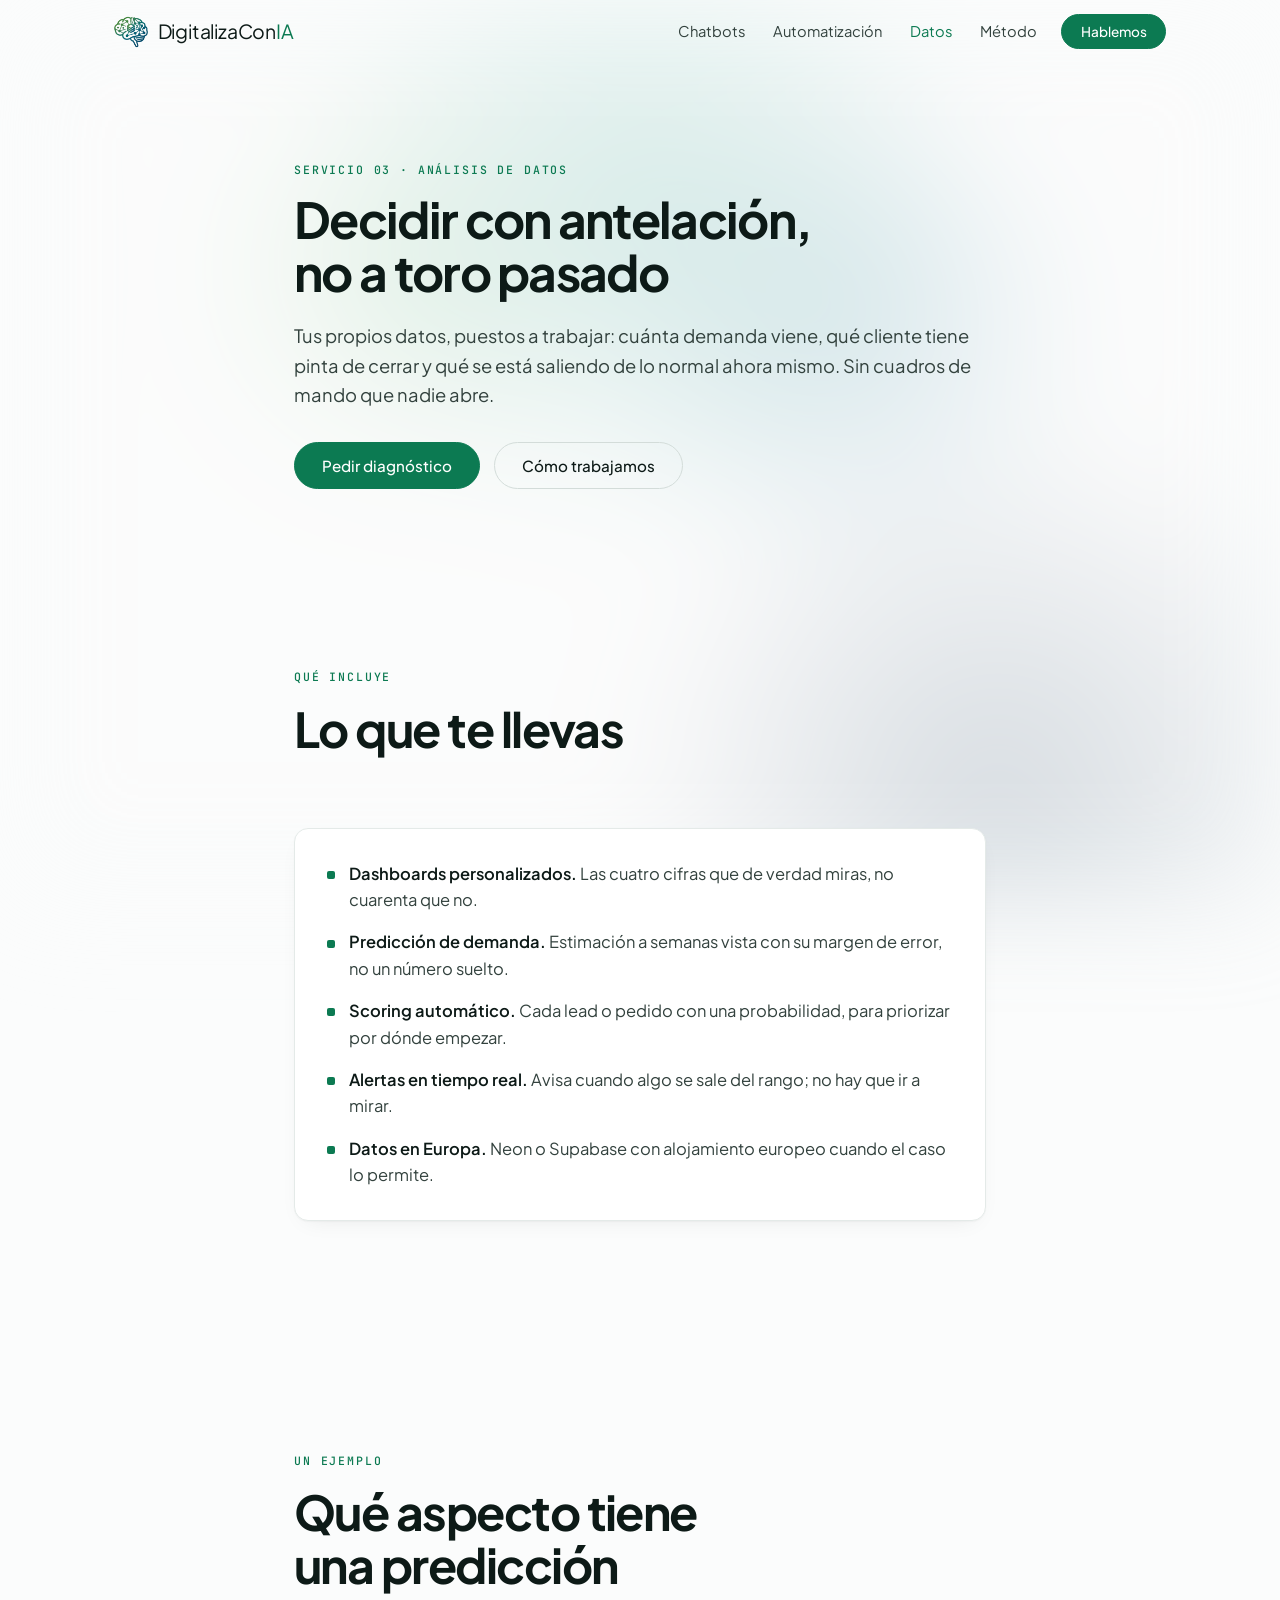
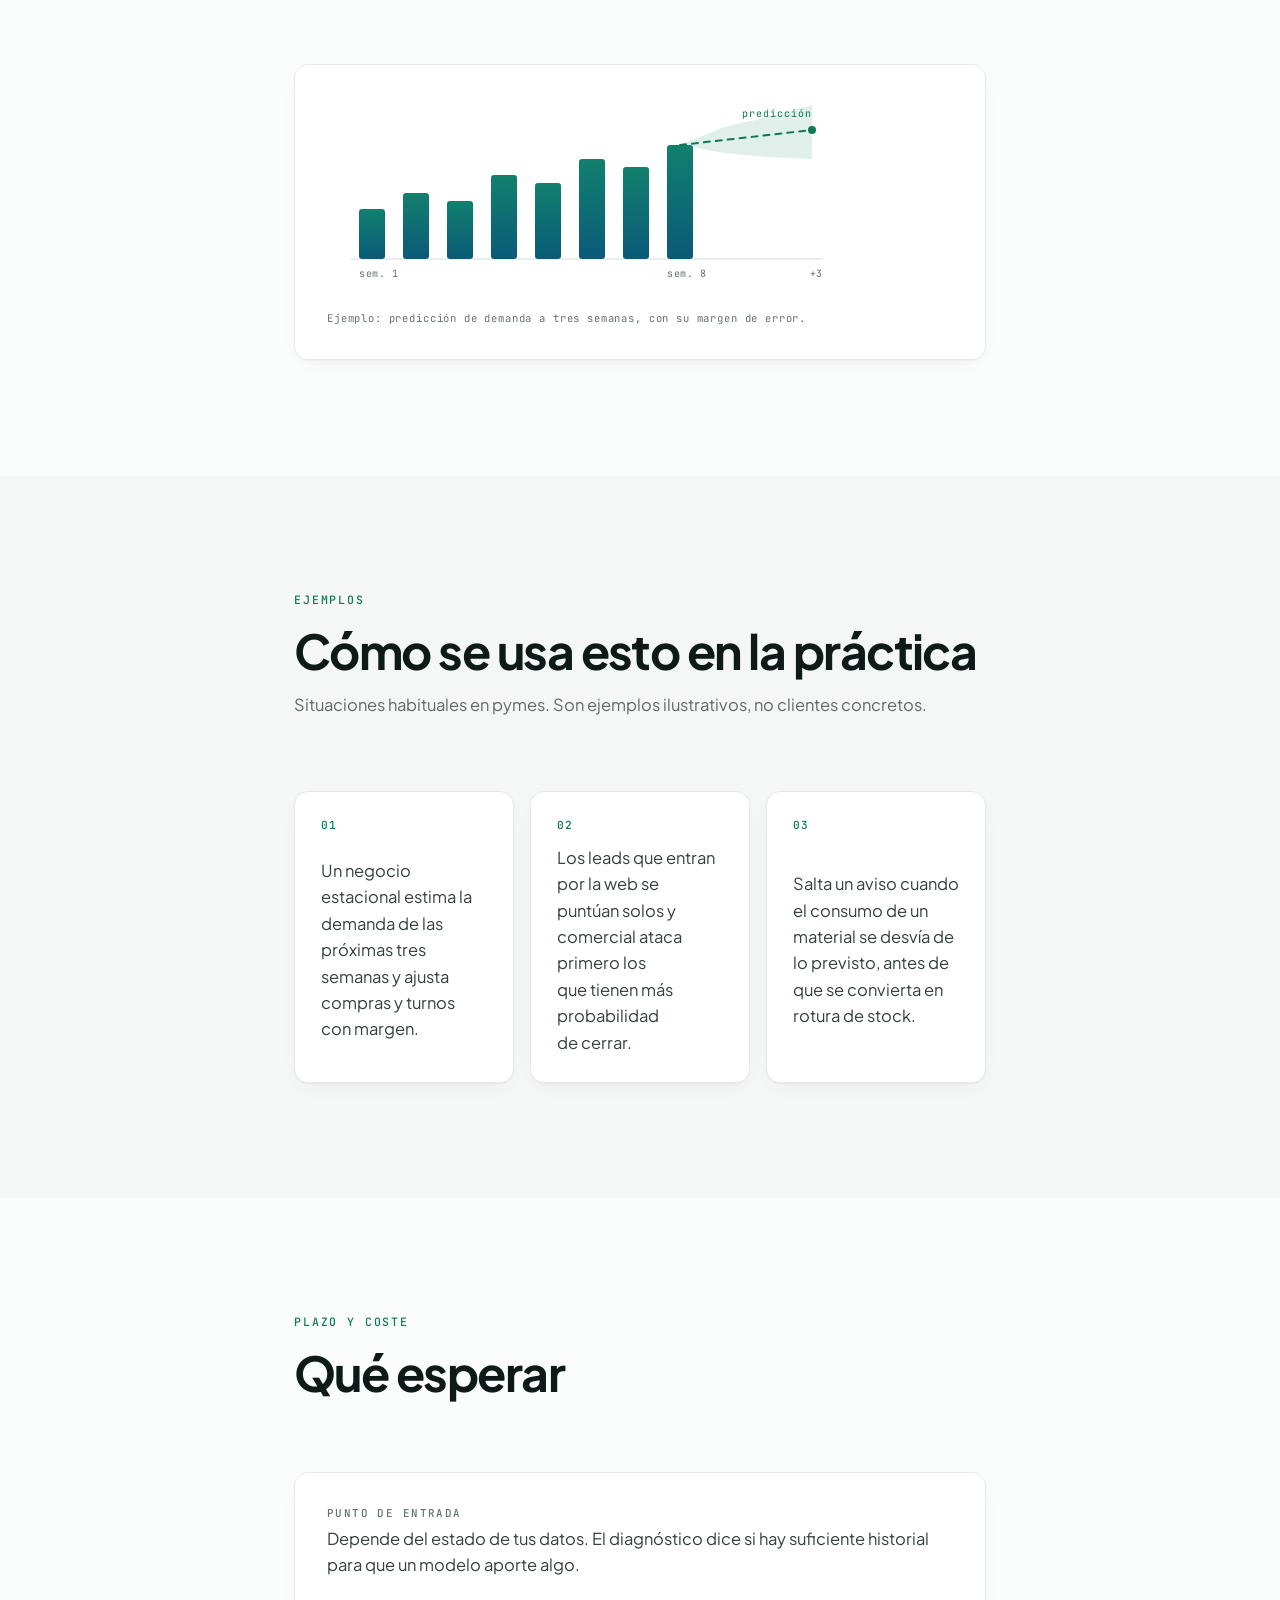
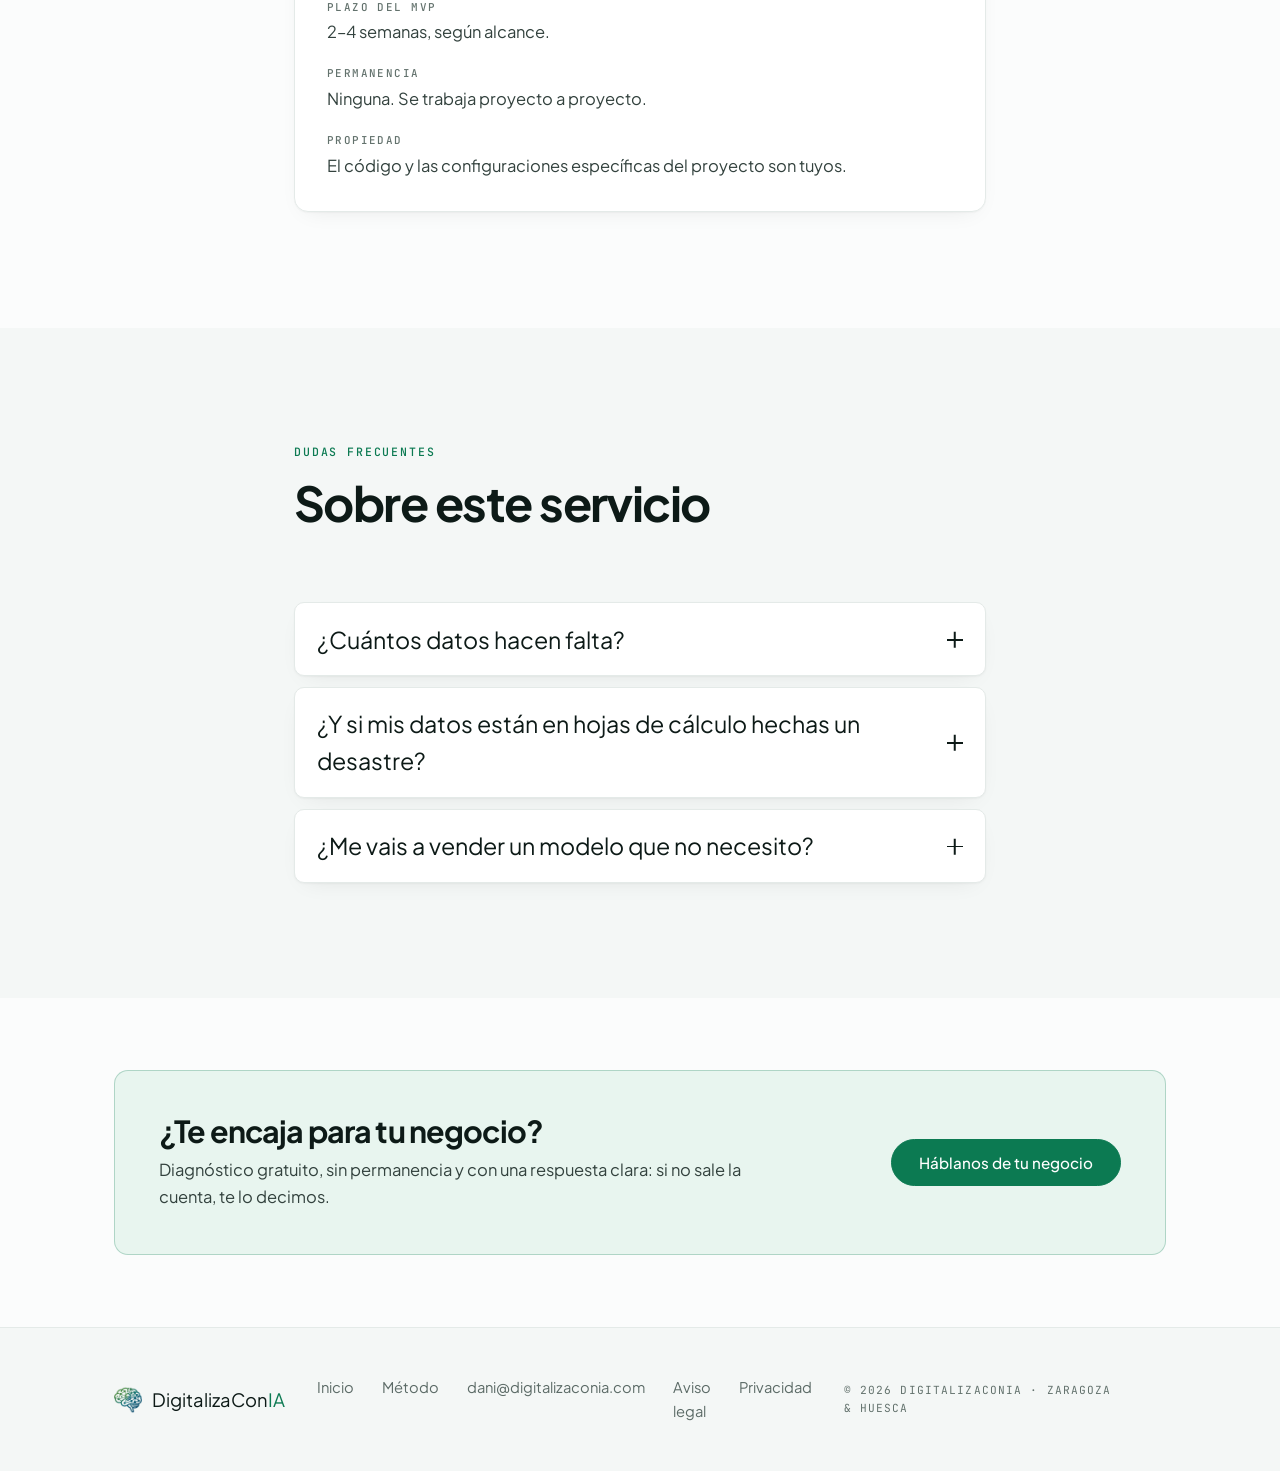
==== analisis-de-datos.html @ 53e93016 "Feedback de Dani: tema claro, Plus Jakarta Sans, cajas y multipágina - Paleta clara por defecto; el " ====
<!DOCTYPE html>
<html lang="es" class="no-js">
<head>
<meta charset="utf-8">
<script>document.documentElement.classList.remove("no-js");</script>
<meta name="viewport" content="width=device-width, initial-scale=1">
<title>Decidir con antelación, no a toro pasado | DigitalizaConIA</title>
<meta name="description" content="Tus propios datos, puestos a trabajar: cuánta demanda viene, qué cliente tiene pinta de cerrar y qué se está saliendo de lo normal ahora mismo. Sin cuadros">
<meta name="theme-color" content="#FBFCFC" media="(prefers-color-scheme: light)">
<meta name="theme-color" content="#070B0C" media="(prefers-color-scheme: dark)">
<link rel="canonical" href="https://digitalizaconia.com/analisis-de-datos.html">

<meta property="og:type" content="website">
<meta property="og:locale" content="es_ES">
<meta property="og:site_name" content="DigitalizaConIA">
<meta property="og:url" content="https://digitalizaconia.com/analisis-de-datos.html">
<meta property="og:title" content="Decidir con antelación, no a toro pasado | DigitalizaConIA">
<meta property="og:description" content="Tus propios datos, puestos a trabajar: cuánta demanda viene, qué cliente tiene pinta de cerrar y qué se está saliendo de lo normal ahora mismo. Sin cuadros">
<meta property="og:image" content="https://digitalizaconia.com/assets/img/og.png">
<meta name="twitter:card" content="summary_large_image">
<meta name="twitter:title" content="Decidir con antelación, no a toro pasado | DigitalizaConIA">
<meta name="twitter:description" content="Tus propios datos, puestos a trabajar: cuánta demanda viene, qué cliente tiene pinta de cerrar y qué se está saliendo de lo normal ahora mismo. Sin cuadros">
<meta name="twitter:image" content="https://digitalizaconia.com/assets/img/og.png">

<link rel="icon" href="assets/img/favicon.png" type="image/png">
<link rel="apple-touch-icon" href="assets/img/favicon.png">

<link rel="preconnect" href="https://fonts.googleapis.com">
<link rel="preconnect" href="https://fonts.gstatic.com" crossorigin>
<link rel="stylesheet" href="https://fonts.googleapis.com/css2?family=Plus+Jakarta+Sans:wght@400;500;600;700;800&family=JetBrains+Mono:wght@400;500&display=swap">
<link rel="stylesheet" href="styles.css?v=20260827">
</head>
<body>

<a class="skip-link" href="#main">Saltar al contenido</a>

<div class="mesh" data-mesh aria-hidden="true"></div>
<div class="grain" aria-hidden="true"></div>

<header class="nav" data-nav>
  <div class="nav-inner">
    <a class="brand" href="index.html" aria-label="DigitalizaConIA — inicio">
      <img src="assets/img/logo-dcia.webp" alt="" width="256" height="256">
      <span class="brand-name">DigitalizaCon<span class="brand-accent">IA</span></span>
    </a>

    <nav class="nav-links" aria-label="Principal">
      <a href="chatbots.html">Chatbots</a>
      <a href="automatizacion.html">Automatización</a>
      <a href="analisis-de-datos.html" class="is-active">Datos</a>
      <a href="metodo.html">Método</a>
    </nav>

    <a class="btn btn-sm btn-primary" href="index.html#contacto">Hablemos</a>

    <button class="nav-toggle" type="button" data-nav-toggle aria-expanded="false" aria-controls="nav-mobile">
      <span class="sr-only">Abrir menú</span>
      <span class="nav-burger" aria-hidden="true"></span>
    </button>
  </div>

  <div class="nav-mobile" id="nav-mobile" data-nav-mobile hidden>
    <a href="chatbots.html">Chatbots</a>
    <a href="automatizacion.html">Automatización</a>
    <a href="analisis-de-datos.html">Datos</a>
    <a href="metodo.html">Método</a>
    <a href="index.html#contacto">Contacto</a>
  </div>
</header>

<main id="main">

<section class="page-hero">
  <div class="wrap wrap-narrow">
    <p class="kicker reveal">Servicio 03 · Análisis de datos</p>
    <h1 class="page-title reveal">Decidir con antelación, no a toro pasado</h1>
    <p class="page-lede reveal">Tus propios datos, puestos a trabajar: cuánta demanda viene, qué cliente tiene pinta de cerrar y qué se está saliendo de lo normal ahora mismo. Sin cuadros de mando que nadie abre.</p>
    <div class="hero-actions reveal">
      <a class="btn btn-primary" href="index.html#contacto">Pedir diagnóstico</a>
      <a class="btn btn-ghost" href="metodo.html">Cómo trabajamos</a>
    </div>
  </div>
</section>

<section class="section">
  <div class="wrap wrap-narrow">
    <header class="section-head">
      <p class="kicker reveal">Qué incluye</p>
      <h2 class="section-title reveal">Lo que te llevas</h2>
    </header>
    <div class="panel reveal">
      <ul class="feature-list">
        <li><strong>Dashboards personalizados. </strong>Las cuatro cifras que de verdad miras, no cuarenta que no.</li>
        <li><strong>Predicción de demanda. </strong>Estimación a semanas vista con su margen de error, no un número suelto.</li>
        <li><strong>Scoring automático. </strong>Cada lead o pedido con una probabilidad, para priorizar por dónde empezar.</li>
        <li><strong>Alertas en tiempo real. </strong>Avisa cuando algo se sale del rango; no hay que ir a mirar.</li>
        <li><strong>Datos en Europa. </strong>Neon o Supabase con alojamiento europeo cuando el caso lo permite.</li>
      </ul>
    </div>
  </div>
</section>

<section class="section">
  <div class="wrap wrap-narrow">
    <header class="section-head">
      <p class="kicker reveal">Un ejemplo</p>
      <h2 class="section-title reveal">Qué aspecto tiene una predicción</h2>
    </header>
    <div class="panel reveal">
      <figure class="forecast">
        <svg class="fc-svg" viewBox="0 0 520 200" role="img"
             aria-label="Gráfico de ejemplo: ocho semanas de demanda registrada y una predicción a tres semanas con su margen de error.">
          <defs>
            <linearGradient id="fcBar" x1="0" y1="0" x2="0" y2="1">
              <stop offset="0%" stop-color="#12806E"/>
              <stop offset="100%" stop-color="#0A5A78"/>
            </linearGradient>
          </defs>
          <line class="fc-axis" x1="24" y1="162" x2="496" y2="162"/>
          <g class="fc-bars">
            <rect class="fc-bar" x="32"  y="112" width="26" height="50"  rx="3"/>
            <rect class="fc-bar" x="76"  y="96"  width="26" height="66"  rx="3"/>
            <rect class="fc-bar" x="120" y="104" width="26" height="58"  rx="3"/>
            <rect class="fc-bar" x="164" y="78"  width="26" height="84"  rx="3"/>
            <rect class="fc-bar" x="208" y="86"  width="26" height="76"  rx="3"/>
            <rect class="fc-bar" x="252" y="62"  width="26" height="100" rx="3"/>
            <rect class="fc-bar" x="296" y="70"  width="26" height="92"  rx="3"/>
            <rect class="fc-bar" x="340" y="48"  width="26" height="114" rx="3"/>
          </g>
          <path class="fc-band" d="M 353 48 L 397 30 L 441 20 L 485 8 L 485 62 L 441 60 L 397 56 Z"/>
          <path class="fc-line" d="M 353 48 L 397 43 L 441 38 L 485 33"/>
          <circle class="fc-dot" cx="485" cy="33" r="4"/>
          <text class="fc-tick" x="32"  y="180">sem. 1</text>
          <text class="fc-tick" x="340" y="180">sem. 8</text>
          <text class="fc-tick fc-tick-end" x="496" y="180">+3</text>
          <text class="fc-tag" x="485" y="20">predicción</text>
        </svg>
        <figcaption>Ejemplo: predicción de demanda a tres semanas, con su margen de error.</figcaption>
      </figure>
    </div>
  </div>
</section>

<section class="section section-alt">
  <div class="wrap wrap-narrow">
    <header class="section-head">
      <p class="kicker reveal">Ejemplos</p>
      <h2 class="section-title reveal">Cómo se usa esto en la práctica</h2>
      <p class="section-sub reveal">Situaciones habituales en pymes. Son ejemplos ilustrativos, no clientes concretos.</p>
    </header>
    <ul class="cases">
      <li class="case">
        <span class="case-num">01</span>
        <p>Un negocio estacional estima la demanda de las próximas tres semanas y ajusta compras y turnos con margen.</p>
      </li>
      <li class="case">
        <span class="case-num">02</span>
        <p>Los leads que entran por la web se puntúan solos y comercial ataca primero los que tienen más probabilidad de cerrar.</p>
      </li>
      <li class="case">
        <span class="case-num">03</span>
        <p>Salta un aviso cuando el consumo de un material se desvía de lo previsto, antes de que se convierta en rotura de stock.</p>
      </li>
    </ul>
  </div>
</section>

<section class="section">
  <div class="wrap wrap-narrow">
    <header class="section-head">
      <p class="kicker reveal">Plazo y coste</p>
      <h2 class="section-title reveal">Qué esperar</h2>
    </header>
    <div class="panel reveal">
      <dl class="spec">
        <dt>Punto de entrada</dt><dd>Depende del estado de tus datos. El diagnóstico dice si hay suficiente historial para que un modelo aporte algo.</dd>
        <dt>Plazo del MVP</dt><dd>2–4 semanas, según alcance.</dd>
        <dt>Permanencia</dt><dd>Ninguna. Se trabaja proyecto a proyecto.</dd>
        <dt>Propiedad</dt><dd>El código y las configuraciones específicas del proyecto son tuyos.</dd>
      </dl>
    </div>
  </div>
</section>

<section class="section section-alt">
  <div class="wrap wrap-narrow">
    <header class="section-head">
      <p class="kicker reveal">Dudas frecuentes</p>
      <h2 class="section-title reveal">Sobre este servicio</h2>
    </header>
    <div class="faq">
      <details class="qa">
        <summary><span>¿Cuántos datos hacen falta?</span><span class="row-icon" aria-hidden="true"></span></summary>
        <div class="qa-body"><p>Menos de los que la gente cree para tendencias simples, y bastantes más para predicción fina. La primera respuesta honesta del diagnóstico puede ser «todavía no; primero hay que registrar esto durante unos meses».</p></div>
      </details>
      <details class="qa">
        <summary><span>¿Y si mis datos están en hojas de cálculo hechas un desastre?</span><span class="row-icon" aria-hidden="true"></span></summary>
        <div class="qa-body"><p>Es el punto de partida habitual. Limpiar y estructurar forma parte del trabajo, y a menudo es donde aparece el primer valor, antes incluso de predecir nada.</p></div>
      </details>
      <details class="qa">
        <summary><span>¿Me vais a vender un modelo que no necesito?</span><span class="row-icon" aria-hidden="true"></span></summary>
        <div class="qa-body"><p>Buena parte de los casos se resuelven con un buen panel y un par de alertas. Si no hace falta machine learning, no se mete.</p></div>
      </details>
    </div>
  </div>
</section>

<section class="section cta-band">
  <div class="wrap">
    <div class="cta-box">
      <div>
        <h2 class="cta-title">¿Te encaja para tu negocio?</h2>
        <p class="cta-sub">Diagnóstico gratuito, sin permanencia y con una respuesta clara: si no sale la cuenta, te lo decimos.</p>
      </div>
      <a class="btn btn-primary" href="index.html#contacto">Háblanos de tu negocio</a>
    </div>
  </div>
</section>

</main>

<footer class="footer">
  <div class="wrap footer-inner">
    <div class="footer-brand">
      <img src="assets/img/logo-dcia.webp" alt="" width="256" height="256" loading="lazy">
      <span>DigitalizaCon<span class="brand-accent">IA</span></span>
    </div>
    <nav class="footer-links" aria-label="Pie de página">
      <a href="index.html">Inicio</a>
      <a href="metodo.html">Método</a>
      <a href="mailto:dani@digitalizaconia.com">dani@digitalizaconia.com</a>
      <a href="aviso-legal.html">Aviso legal</a>
      <a href="privacidad.html">Privacidad</a>
    </nav>
    <p class="footer-copy">© 2026 DigitalizaConIA · Zaragoza &amp; Huesca</p>
  </div>
</footer>

<script defer src="lib/manifest.js?v=20260827"></script>
<script defer src="main.js?v=20260827"></script>
</body>
</html>
---- styles.css ----
/* =============================================================
   DigitalizaConIA — hoja de estilo única
   Claro por defecto (limpieza, claridad, ligereza) + modo oscuro
   automático. Paleta derivada del logo: teal #005070, verde #408030.
   Todos los textos verificados AA o mejor en ambos temas.
   ============================================================= */

/* =============================================================
   1. Tokens
   ============================================================= */
:root {
  /* superficie — neutro con un punto de verde, para que los grises
     pertenezcan a la misma familia que el acento y no solo convivan */
  --bg:        #FBFCFC;   /* fondo de página */
  --bg-2:      #F4F7F6;   /* franja alterna */
  --surface:   #FFFFFF;   /* cajas */

  /* tinta */
  --ink:       #0D1A17;   /* 17.4:1 — titulares */
  --ink-2:     #33423E;   /* 10.3:1 — cuerpo */
  --mute:      #5C6B67;   /*  5.4:1 — secundario */
  --faint:     #63726D;   /*  4.9:1 — micro 0.7rem */

  /* acento */
  --accent:      #0C7A52; /* 5.2:1 sobre blanco — texto y enlaces */
  --accent-deep: #0A6444; /* 7.2:1 — hover y rellenos con texto blanco */
  --accent-ink:  #FFFFFF; /* texto sobre relleno de acento */
  --accent-wash: #E8F5EF; /* fondo teñido muy suave */

  /* stops del gradiente (del logo) */
  --g1:        #0A5A78;
  --g2:        #12806E;
  --g3:        #3E9B45;
  --g4:        #0F2A43;

  --line:      #E4EAE8;
  --line-2:    #D3DCD9;
  --shadow:    0 1px 2px rgba(13,26,23,.04), 0 8px 24px -12px rgba(13,26,23,.10);
  --shadow-lg: 0 2px 4px rgba(13,26,23,.05), 0 20px 48px -20px rgba(13,26,23,.16);
  --mesh-op:   .22;
  --grain-op:  .022;

  /* tipografía — una familia principal + monoespaciada de apoyo.
     Dos sans casi idénticas se leerían como error, así que Jakarta
     hace también de display en pesos altos. */
  --sans:  "Plus Jakarta Sans", -apple-system, BlinkMacSystemFont, "Segoe UI", sans-serif;
  --mono:  "JetBrains Mono", ui-monospace, SFMono-Regular, Menlo, monospace;

  /* escala de espaciado, base 4 */
  --s-xs: .25rem; --s-sm: .5rem;  --s-md: 1rem;
  --s-lg: 1.5rem; --s-xl: 2rem;   --s-2xl: 3rem; --s-3xl: 4rem;

  --radius:    14px;
  --radius-sm: 10px;

  /* ritmo */
  --wrap:    1180px;
  --gutter:  clamp(1.25rem, 5vw, 4rem);
  --section: clamp(4.5rem, 9vw, 7.5rem);

  /* easings */
  --ease-out:    cubic-bezier(0.16, 1, 0.3, 1);
  --ease-soft:   cubic-bezier(0.25, 0.46, 0.45, 0.94);
  --ease-bounce: cubic-bezier(0.34, 1.56, 0.64, 1);
}

/* Modo oscuro: la versión que ya estaba aprobada, conservada intacta.
   Se activa sola según la preferencia del sistema del visitante. */
@media (prefers-color-scheme: dark) {
  :root {
    --bg:        #070B0C;
    --bg-2:      #0C1213;
    --surface:   #121A1B;

    --ink:       #F2F5F4;
    --ink-2:     #C3CFCC;
    --mute:      #8A9A97;
    --faint:     #74857F;

    --accent:      #4FE39B;
    --accent-deep: #6BEBAC;
    --accent-ink:  #04140C;
    --accent-wash: rgba(79,227,155,.09);

    --line:      rgba(242,245,244,.10);
    --line-2:    rgba(242,245,244,.18);
    --shadow:    0 1px 2px rgba(0,0,0,.4), 0 8px 24px -12px rgba(0,0,0,.6);
    --shadow-lg: 0 2px 4px rgba(0,0,0,.5), 0 24px 60px -24px rgba(0,0,0,.8);
    --mesh-op:   .5;
    --grain-op:  .04;
  }
}

/* =============================================================
   2. Reset y base
   ============================================================= */
*, *::before, *::after { box-sizing: border-box; margin: 0; }

html {
  -webkit-text-size-adjust: 100%;
  tab-size: 2;
  scroll-behavior: smooth;
  scroll-padding-top: 6rem;
}

body {
  background: var(--bg);
  color: var(--ink);
  font-family: var(--sans);
  font-size: 16.5px;
  font-weight: 400;
  line-height: 1.6;
  -webkit-font-smoothing: antialiased;
  text-rendering: optimizeLegibility;
  overflow-x: clip;
  overscroll-behavior-y: none;
}

img, svg, video { display: block; max-width: 100%; }
img { height: auto; }
button { font: inherit; color: inherit; cursor: pointer; border: 0; background: none; }
a { color: inherit; text-decoration: none; }
p { text-wrap: pretty; }
h1, h2, h3, h4 { text-wrap: balance; line-height: 1.08; letter-spacing: -0.03em; font-weight: 700; }
ul, ol { list-style: none; padding: 0; }
::selection { background: var(--accent); color: var(--accent-ink); }

:focus-visible {
  outline: 2px solid var(--accent);
  outline-offset: 3px;
  border-radius: 3px;
}

/* =============================================================
   3. Utilidades
   ============================================================= */
.wrap {
  width: 100%;
  max-width: var(--wrap);
  margin-inline: auto;
  padding-inline: var(--gutter);
}
.wrap-narrow { max-width: 820px; }

.sr-only {
  position: absolute; width: 1px; height: 1px;
  padding: 0; overflow: hidden; clip: rect(0 0 0 0);
  white-space: nowrap; border: 0;
}

.skip-link {
  position: fixed; top: -100px; left: 1rem; z-index: 9999;
  padding: .65rem 1.1rem; border-radius: 8px;
  background: var(--accent); color: var(--accent-ink); font-weight: 500;
}
.skip-link:focus { top: 1rem; }

/* =============================================================
   4. Fondo: mesh reactivo al cursor + grano
   ============================================================= */
.mesh {
  position: fixed; inset: 0; z-index: 0;
  pointer-events: none;
  background:
    radial-gradient(circle 42vw at var(--mx, 50%) var(--my, 22%),
      color-mix(in srgb, var(--g2) 62%, transparent) 0%, transparent 62%),
    radial-gradient(circle 34vw at calc(var(--mx, 50%) + 16%) calc(var(--my, 22%) + 14%),
      color-mix(in srgb, var(--g1) 58%, transparent) 0%, transparent 60%),
    radial-gradient(circle 30vw at calc(var(--mx, 50%) - 18%) calc(var(--my, 22%) + 8%),
      color-mix(in srgb, var(--g3) 40%, transparent) 0%, transparent 58%),
    radial-gradient(circle 46vw at 78% 88%,
      color-mix(in srgb, var(--g4) 70%, transparent) 0%, transparent 64%),
    var(--bg);
  filter: blur(58px) saturate(135%);
  opacity: var(--mesh-op);
  transition: opacity .8s var(--ease-out);
  will-change: background;
}
/* Sin color-mix (navegadores viejos): stops sólidos, mismo efecto */
@supports not (background: color-mix(in srgb, red 50%, transparent)) {
  .mesh {
    background:
      radial-gradient(circle 42vw at var(--mx, 50%) var(--my, 22%), #12806E 0%, transparent 62%),
      radial-gradient(circle 34vw at 66% 36%, #0A5A78 0%, transparent 60%),
      radial-gradient(circle 46vw at 78% 88%, #0F2A43 0%, transparent 64%),
      var(--bg);
    opacity: var(--mesh-op);
  }
}

.grain {
  position: fixed; inset: 0; z-index: 1;
  pointer-events: none; opacity: var(--grain-op); mix-blend-mode: overlay;
  background-image: url("data:image/svg+xml,%3Csvg xmlns='http://www.w3.org/2000/svg' width='140' height='140'%3E%3Cfilter id='n'%3E%3CfeTurbulence type='fractalNoise' baseFrequency='.85' numOctaves='3'/%3E%3C/filter%3E%3Crect width='140' height='140' filter='url(%23n)'/%3E%3C/svg%3E");
}

main, .nav, .footer { position: relative; z-index: 2; }

/* =============================================================
   5. Tipografía compartida
   ============================================================= */
.kicker {
  font-family: var(--mono);
  font-size: .72rem;
  font-weight: 500;
  letter-spacing: .16em;
  text-transform: uppercase;
  color: var(--accent);
}

.section-title {
  font-family: var(--sans);
  font-size: clamp(2rem, 4.6vw, 3rem);
  line-height: 1.1;
  letter-spacing: -.032em;
  margin-top: 1rem;
}
.section-title em { font-style: normal; font-weight: 800; color: var(--accent); }

.minor-title {
  font-family: var(--mono);
  font-size: .72rem;
  font-weight: 500;
  letter-spacing: .16em;
  text-transform: uppercase;
  color: var(--mute);
  padding-bottom: 1rem;
  border-bottom: 1px solid var(--line);
  margin-bottom: 1.5rem;
}

.section { padding-block: var(--section); }
.section-alt { background: var(--bg-2); }
.section-head { margin-bottom: clamp(2.5rem, 6vw, 4.5rem); }

/* =============================================================
   6. Componentes — botones
   ============================================================= */
.btn {
  display: inline-flex; align-items: center; justify-content: center; gap: .5rem;
  padding: .95rem 1.7rem;
  border-radius: 999px;
  font-size: .95rem; font-weight: 500; line-height: 1;
  border: 1px solid var(--line-2);
  transition: transform .35s var(--ease-out), background-color .35s var(--ease-out),
              border-color .35s var(--ease-out), color .35s var(--ease-out),
              box-shadow .35s var(--ease-out);
}
.btn:hover { transform: translateY(-2px); }

.btn-primary {
  background: var(--accent); color: var(--accent-ink); border-color: var(--accent);
  box-shadow: none;
}
.btn-primary:hover { background: var(--accent-deep); border-color: var(--accent-deep); box-shadow: var(--shadow-lg); }

.btn-ghost { color: var(--ink); }
.btn-ghost:hover { border-color: var(--accent); color: var(--accent); }

.btn-sm { padding: .6rem 1.15rem; font-size: .85rem; }

.btn[disabled], .btn[aria-disabled="true"] { opacity: .55; pointer-events: none; }

/* =============================================================
   7. Navegación
   ============================================================= */
.nav {
  position: sticky; top: 0; z-index: 100;
  border-bottom: 1px solid transparent;
  transition: background-color .4s var(--ease-out), border-color .4s var(--ease-out),
              backdrop-filter .4s var(--ease-out);
}
.nav.is-stuck {
  background: color-mix(in srgb, var(--bg) 82%, transparent);
  backdrop-filter: blur(14px);
  -webkit-backdrop-filter: blur(14px);
  border-bottom-color: var(--line);
}
@supports not ((backdrop-filter: blur(1px)) or (-webkit-backdrop-filter: blur(1px))) {
  .nav.is-stuck { background: var(--bg); }
}

.nav-inner {
  max-width: var(--wrap); margin-inline: auto;
  padding: .9rem var(--gutter);
  display: flex; align-items: center; gap: 1.5rem;
}

.brand { display: flex; align-items: center; gap: .6rem; margin-right: auto; }
.brand img { width: 34px; height: 34px; }
.brand-name {
  font-family: var(--sans);
  font-size: 1.22rem;
  letter-spacing: -.01em;
  white-space: nowrap;
}
.brand-accent { color: var(--accent); }

.nav-links { display: none; gap: 1.75rem; }
.nav-links a {
  position: relative;
  font-size: .92rem;
  color: var(--ink-2);
  padding-block: .25rem;
  transition: color .3s var(--ease-out);
}
.nav-links a::after {
  content: ""; position: absolute; left: 0; bottom: 0;
  width: 100%; height: 1px; background: var(--accent);
  transform: scaleX(0); transform-origin: right;
  transition: transform .4s var(--ease-out);
}
.nav-links a:hover { color: var(--ink); }
.nav-links a:hover::after { transform: scaleX(1); transform-origin: left; }
.nav-links a.is-active { color: var(--accent); }

.nav .btn-sm { display: none; }

/* hamburguesa */
.nav-toggle { width: 42px; height: 42px; display: grid; place-items: center; }
.nav-burger, .nav-burger::before, .nav-burger::after {
  content: ""; display: block;
  width: 20px; height: 1.5px; background: var(--ink);
  transition: transform .35s var(--ease-out), opacity .2s linear;
}
.nav-burger::before { transform: translateY(-6px); }
.nav-burger::after  { transform: translateY(4.5px); }
.nav-toggle[aria-expanded="true"] .nav-burger { background: transparent; }
.nav-toggle[aria-expanded="true"] .nav-burger::before { transform: rotate(45deg); }
.nav-toggle[aria-expanded="true"] .nav-burger::after  { transform: translateY(-1.5px) rotate(-45deg); }

.nav-mobile {
  display: grid; gap: .25rem;
  padding: .5rem var(--gutter) 1.5rem;
  background: color-mix(in srgb, var(--bg) 96%, transparent);
  border-bottom: 1px solid var(--line);
}
.nav-mobile[hidden] { display: none; }
.nav-mobile a {
  font-family: var(--sans); font-size: 1.6rem;
  padding-block: .45rem;
  border-bottom: 1px solid var(--line);
}
.nav-mobile a:last-child { border-bottom: 0; color: var(--accent); }

/* =============================================================
   8. Hero
   ============================================================= */
.hero {
  position: relative;
  min-height: min(88svh, 900px);
  display: flex; align-items: center;
  /* En móvil el hero va apretado a propósito: así la cabecera del panel
     asoma por debajo del pliegue y se ve que ahí abajo pasa algo. */
  padding-block: clamp(2.75rem, 12vw, 8rem);
}

.hero-title {
  font-family: var(--sans);
  /* clamp prudente: a 320px sigue cabiendo sin cortar letras (gotcha B.4) */
  font-size: clamp(2.35rem, 6.4vw, 3.9rem);
  line-height: 1.06;
  margin-top: 1.5rem;
  letter-spacing: -.03em;
}
.hero-title em {
  font-style: normal;
  font-weight: 800;
  color: var(--accent);
}

.hero-sub {
  max-width: 46ch;
  margin-top: 1.5rem;
  font-size: clamp(1.02rem, 1.9vw, 1.2rem);
  color: var(--ink-2);
}

.hero-actions { display: flex; flex-wrap: wrap; gap: .85rem; margin-top: 2rem; }

.hero-meta {
  display: flex; flex-wrap: wrap; gap: .6rem 1.6rem;
  margin-top: 2rem; padding-top: 1.25rem;
  border-top: 1px solid var(--line);
  font-family: var(--mono); font-size: .74rem;
  letter-spacing: .1em; text-transform: uppercase; color: var(--mute);
}
.hero-meta li { display: flex; align-items: center; gap: .6rem; }
.hero-meta li::before {
  content: ""; width: 5px; height: 5px; border-radius: 50%;
  background: var(--accent); flex: none;
}

/* ---- Panel «un ejemplo, en marcha» ---------------------------------- */
.taskpanel {
  border: 1px solid var(--line);
  border-radius: 16px;
  background: var(--surface);
  backdrop-filter: blur(10px);
  -webkit-backdrop-filter: blur(10px);
  box-shadow: 0 30px 70px -40px rgba(0,0,0,.9);
  overflow: hidden;
  margin-top: 2rem;
}
@supports not ((backdrop-filter: blur(1px)) or (-webkit-backdrop-filter: blur(1px))) {
  .taskpanel { background: var(--surface); }
}

.tp-head {
  display: flex; align-items: center; justify-content: space-between; gap: 1rem;
  padding: .95rem 1.15rem;
  border-bottom: 1px solid var(--line);
  font-family: var(--mono); font-size: .66rem; font-weight: 500;
  letter-spacing: .14em; text-transform: uppercase;
}
.tp-label { color: var(--ink-2); }
.tp-live { display: flex; align-items: center; gap: .45rem; color: var(--faint); }
.tp-dot {
  width: 6px; height: 6px; border-radius: 50%; background: var(--accent);
  animation: tpPulse 2s var(--ease-soft) infinite;
}
@keyframes tpPulse {
  0%, 100% { opacity: 1;  box-shadow: 0 0 0 0 color-mix(in srgb, var(--accent) 45%, transparent); }
  50%      { opacity: .5; box-shadow: 0 0 0 5px transparent; }
}

.tp-list {
  padding: .5rem .35rem;
  transition: opacity .4s var(--ease-out);
}
.tp-list.is-swapping { opacity: 0; }

.tp-item {
  display: grid;
  grid-template-columns: 22px 1fr;
  grid-template-areas: "state text" ".  time";
  align-items: center;
  gap: 0 .55rem;
  padding: .5rem .8rem;
  border-radius: 8px;
  transition: background-color .4s var(--ease-out);
}
.tp-item.is-running { background: var(--accent-wash); }

/* círculo de estado: vacío → girando → marcado */
.tp-state {
  grid-area: state;
  width: 15px; height: 15px; border-radius: 50%;
  border: 1.5px solid var(--line-2);
  position: relative;
  transition: border-color .35s var(--ease-out), background-color .35s var(--ease-out);
}
.tp-item.is-running .tp-state {
  border-color: var(--accent);
  border-top-color: var(--accent);
  animation: tpSpin .7s linear infinite;
}
@keyframes tpSpin { to { transform: rotate(360deg); } }

.tp-item.is-done .tp-state {
  border-color: var(--accent);
  background: var(--accent);
  animation: none;
}
.tp-item.is-done .tp-state::after {
  content: "";
  position: absolute; left: 4px; top: 1px;
  width: 4px; height: 8px;
  border: solid var(--accent-ink); border-width: 0 1.6px 1.6px 0;
  transform: rotate(45deg);
}

.tp-text {
  grid-area: text;
  font-size: .92rem; color: var(--mute);
  transition: color .35s var(--ease-out);
}
.tp-item.is-running .tp-text { color: var(--ink); }
.tp-item.is-done .tp-text { color: var(--ink-2); }

.tp-time {
  grid-area: time;
  font-family: var(--mono); font-size: .66rem;
  letter-spacing: .08em; color: var(--faint);
}
.tp-time:empty { display: none; }

.tp-foot {
  display: flex; align-items: center; justify-content: space-between; gap: 1rem;
  padding: .9rem 1.15rem;
  border-top: 1px solid var(--line);
  font-family: var(--mono); font-size: .66rem;
  letter-spacing: .1em; text-transform: uppercase; color: var(--faint);
}
.tp-count {
  font-family: var(--sans); font-size: 1.35rem;
  letter-spacing: 0; text-transform: none; color: var(--accent);
  font-variant-numeric: tabular-nums;
}

.scroll-hint {
  position: absolute; left: 50%; bottom: 2rem;
  width: 1px; height: 52px; overflow: hidden;
  background: var(--line-2); transform: translateX(-50%);
}
.scroll-hint span {
  display: block; width: 100%; height: 40%;
  background: var(--accent);
  animation: scrollHint 2.4s var(--ease-soft) infinite;
}
@keyframes scrollHint {
  0%   { transform: translateY(-100%); }
  100% { transform: translateY(250%); }
}

/* =============================================================
   9. Manifiesto
   ============================================================= */
.manifesto { padding-block: clamp(3rem, 9vw, 7rem); }
.manifesto-text {
  font-family: var(--sans);
  font-size: clamp(1.25rem, 2.5vw, 1.7rem);
  line-height: 1.45;
  font-weight: 500;
  letter-spacing: -.015em;
  color: var(--ink);
}
.manifesto-text em { font-style: normal; font-weight: 700; color: var(--accent); }

/* =============================================================
   10. Servicios — filas desplegables
   ============================================================= */
.rows { display: grid; gap: var(--s-md); }

.row {
  background: var(--surface);
  border: 1px solid var(--line);
  border-radius: var(--radius);
  box-shadow: var(--shadow);
  overflow: hidden;
  transition: border-color .35s var(--ease-out), box-shadow .35s var(--ease-out);
}
.row:hover { border-color: var(--line-2); box-shadow: var(--shadow-lg); }
.row[open] { border-color: var(--accent); }

.row-head {
  display: flex; align-items: baseline; gap: 1rem;
  padding: clamp(1.15rem, 2.6vw, 1.6rem) clamp(1.15rem, 2.6vw, 1.75rem);
  cursor: pointer;
  list-style: none;
  transition: color .35s var(--ease-out);
}
.row-head::-webkit-details-marker { display: none; }
.row-head:hover { color: var(--accent); }
.row-head:focus-visible { outline-offset: 6px; }

.row-num {
  font-family: var(--mono); font-size: .78rem; font-weight: 500;
  color: var(--faint); flex: none; padding-top: .4em;
  transition: color .35s var(--ease-out);
}
.row[open] .row-num, .row-head:hover .row-num { color: var(--accent); }

.row-title {
  font-family: var(--sans);
  font-size: clamp(1.2rem, 2.4vw, 1.6rem);
  line-height: 1.2; letter-spacing: -.02em; font-weight: 700;
  margin-right: auto;
}

/* signo +/− dibujado en CSS, sin iconos externos */
.row-icon {
  position: relative; flex: none;
  width: 16px; height: 16px; align-self: center;
}
.row-icon::before, .row-icon::after {
  content: ""; position: absolute; inset: 50% 0 auto 0;
  height: 1.5px; background: currentColor;
  transition: transform .4s var(--ease-out), opacity .3s linear;
}
.row-icon::after { transform: rotate(90deg); }
[open] > .row-head .row-icon::after,
[open] > summary .row-icon::after { transform: rotate(0deg); opacity: 0; }

.row-body {
  padding: 0 clamp(1.15rem, 2.6vw, 1.75rem) clamp(1.35rem, 2.6vw, 1.75rem);
  display: grid; gap: 1.35rem;
  border-top: 1px solid var(--line);
  padding-top: 1.35rem;
  margin-top: -1px;
}
.row-lede { max-width: 52ch; color: var(--ink-2); font-size: 1.05rem; }

.row-list { display: grid; gap: .55rem; }
.row-list li {
  display: flex; align-items: baseline; gap: .7rem;
  font-family: var(--mono); font-size: .82rem; color: var(--mute);
}
.row-list li::before { content: "→"; color: var(--accent); flex: none; }

/* ---- Mini dashboard predictivo (fila «Análisis de datos») ------------
   Se dispara con el atributo [open] del <details>: la animación arranca
   justo cuando alguien abre la fila, no antes ni escondida. Sin JS. */
.forecast { max-width: 520px; }
.fc-svg { width: 100%; height: auto; overflow: visible; }
.forecast figcaption {
  margin-top: .85rem;
  font-family: var(--mono); font-size: .66rem;
  letter-spacing: .08em; color: var(--faint);
}

.fc-axis { stroke: var(--line-2); stroke-width: 1; }

.fc-bar {
  fill: url(#fcBar);
  transform-box: fill-box;
  transform-origin: bottom;
  transform: scaleY(0);
  transition: transform .75s var(--ease-out);
}
.row[open] .fc-bar, .panel .fc-bar { transform: scaleY(1); }
.row[open] .fc-bar:nth-child(1), .panel .fc-bar:nth-child(1) { transition-delay: .05s; }
.row[open] .fc-bar:nth-child(2), .panel .fc-bar:nth-child(2) { transition-delay: .11s; }
.row[open] .fc-bar:nth-child(3), .panel .fc-bar:nth-child(3) { transition-delay: .17s; }
.row[open] .fc-bar:nth-child(4), .panel .fc-bar:nth-child(4) { transition-delay: .23s; }
.row[open] .fc-bar:nth-child(5), .panel .fc-bar:nth-child(5) { transition-delay: .29s; }
.row[open] .fc-bar:nth-child(6), .panel .fc-bar:nth-child(6) { transition-delay: .35s; }
.row[open] .fc-bar:nth-child(7), .panel .fc-bar:nth-child(7) { transition-delay: .41s; }
.row[open] .fc-bar:nth-child(8), .panel .fc-bar:nth-child(8) { transition-delay: .47s; }

.fc-band {
  fill: var(--accent);
  opacity: 0;
  transition: opacity .7s var(--ease-out) .75s;
}
.row[open] .fc-band, .panel .fc-band { opacity: .12; }

.fc-line {
  fill: none;
  stroke: var(--accent);
  stroke-width: 2;
  stroke-linecap: round;
  stroke-dasharray: 6 6;
  stroke-dashoffset: 150;
  opacity: 0;
  transition: stroke-dashoffset 1s var(--ease-out) .7s, opacity .3s linear .7s;
}
.row[open] .fc-line, .panel .fc-line { stroke-dashoffset: 0; opacity: 1; }

.fc-dot {
  fill: var(--accent);
  transform-box: fill-box;
  transform-origin: center;
  transform: scale(0);
  transition: transform .5s var(--ease-bounce) 1.5s;
}
.row[open] .fc-dot, .panel .fc-dot { transform: scale(1); }

.fc-tick {
  fill: var(--faint);
  font-family: var(--mono); font-size: 10px; letter-spacing: .06em;
}
.fc-tick-end { text-anchor: end; }
.fc-tag {
  fill: var(--accent);
  font-family: var(--mono); font-size: 10px;
  letter-spacing: .1em; text-anchor: end;
}

/* animación de apertura (el contenido ya es accesible sin JS) */
.row[open] .row-body, .qa[open] .qa-body { animation: openDown .5s var(--ease-out); }
@keyframes openDown {
  from { opacity: 0; transform: translateY(-6px); }
  to   { opacity: 1; transform: none; }
}

/* =============================================================
   11. Método — línea de tiempo
   ============================================================= */
.steps { display: grid; gap: var(--s-md); }
.step {
  position: relative; padding: clamp(1.25rem, 2.6vw, 1.6rem);
  padding-left: 3.9rem;
  background: var(--surface);
  border: 1px solid var(--line);
  border-radius: var(--radius);
  box-shadow: var(--shadow);
}
/* la caja ya agrupa; la línea sobraría y añadiría ruido */
.step::before { content: none; }
.step:last-child::before { display: none; }

.step-num {
  position: absolute; left: clamp(1.25rem, 2.6vw, 1.6rem); top: clamp(1.35rem, 2.6vw, 1.7rem);
  width: 31px; height: 31px; border-radius: 50%;
  display: grid; place-items: center;
  border: 1px solid var(--accent);
  background: var(--bg);
  font-family: var(--mono); font-size: .76rem; color: var(--accent);
}
.step-title {
  font-family: var(--sans);
  font-size: 1.5rem; margin-bottom: .5rem;
}
.step p { color: var(--mute); font-size: .96rem; max-width: 34ch; }

/* =============================================================
   12. Cifras
   ============================================================= */
.stats-section { padding-block: clamp(3rem, 8vw, 6rem); }
.stats {
  display: grid; grid-template-columns: repeat(2, 1fr);
  gap: var(--s-md);
}
.stat {
  display: grid; gap: .25rem;
  padding: clamp(1.15rem, 2.4vw, 1.5rem);
  background: var(--surface);
  border: 1px solid var(--line);
  border-radius: var(--radius);
  box-shadow: var(--shadow);
}
.stat-num {
  font-family: var(--sans);
  font-size: clamp(2.1rem, 5vw, 2.9rem);
  line-height: 1; color: var(--accent); font-weight: 800;
  font-variant-numeric: tabular-nums;
}
.stat-label { font-size: .95rem; color: var(--ink-2); }
.stat-note {
  font-family: var(--mono); font-size: .7rem;
  letter-spacing: .08em; text-transform: uppercase; color: var(--faint);
}

/* =============================================================
   13. Por qué
   ============================================================= */
.whys { display: grid; gap: var(--s-md); }
.why {
  padding: clamp(1.25rem, 2.6vw, 1.75rem);
  background: var(--surface);
  border: 1px solid var(--line);
  border-radius: var(--radius);
  box-shadow: var(--shadow);
  display: grid; gap: .5rem;
  transition: border-color .35s var(--ease-out), box-shadow .35s var(--ease-out);
}
.why:hover { border-color: var(--line-2); box-shadow: var(--shadow-lg); }
.why h3 {
  font-family: var(--sans); font-size: clamp(1.3rem, 3vw, 1.7rem);
  transition: color .35s var(--ease-out);
}
.why:hover h3 { color: var(--accent); }
.why p { color: var(--mute); max-width: 60ch; }

/* =============================================================
   14. Tech & RGPD
   ============================================================= */
.flow {
  margin-bottom: clamp(3rem, 7vw, 5rem);
  padding: clamp(1.25rem, 3vw, 2rem);
  border: 1px solid var(--line);
  border-radius: var(--radius);
  background: var(--surface);
  box-shadow: var(--shadow);
  overflow-x: auto;
}
.flow-cap {
  font-family: var(--mono); font-size: .7rem;
  letter-spacing: .14em; text-transform: uppercase;
  color: var(--faint); margin-bottom: 1.25rem;
}
.flow-svg { width: 100%; min-width: 760px; height: auto; }

.flow-node circle { fill: var(--bg); stroke: var(--accent); stroke-width: 1.5; }
.flow-node-end circle { fill: var(--accent); stroke: var(--accent); }
.flow-node text {
  fill: var(--ink-2); font-family: var(--mono); font-size: 12px;
  font-weight: 500; text-anchor: middle; letter-spacing: .06em;
}
.flow-node .flow-sub { fill: var(--faint); font-size: 10.5px; letter-spacing: .02em; }

.flow-pulse { opacity: 0; }
.is-ready .flow-pulse {
  opacity: 1;
  animation: flowPulse 3.4s linear infinite;
}
@keyframes flowPulse {
  from { stroke-dashoffset: 1000; }
  to   { stroke-dashoffset: 0; }
}

.tech-grid { display: grid; gap: var(--s-md); }
.tech-stack, .tech-privacy {
  padding: clamp(1.35rem, 2.8vw, 1.9rem);
  background: var(--surface);
  border: 1px solid var(--line);
  border-radius: var(--radius);
  box-shadow: var(--shadow);
}

.stack-list { display: grid; }
.stack-list li {
  display: flex; justify-content: space-between; align-items: baseline; gap: 1rem;
  padding-block: .8rem;
  border-bottom: 1px solid var(--line);
}
.stack-name { font-size: 1rem; color: var(--ink); }
.stack-role {
  font-family: var(--mono); font-size: .72rem;
  letter-spacing: .08em; text-transform: uppercase; color: var(--faint);
  text-align: right;
}

.privacy-list dt {
  font-family: var(--mono); font-size: .76rem; font-weight: 500;
  letter-spacing: .06em; color: var(--accent); margin-top: 1.25rem;
}
.privacy-list dt:first-child { margin-top: 0; }
.privacy-list dd { color: var(--mute); font-size: .95rem; }

/* =============================================================
   15. FAQ
   ============================================================= */
.faq { display: grid; gap: .65rem; }
.qa {
  background: var(--surface);
  border: 1px solid var(--line);
  border-radius: var(--radius-sm);
  box-shadow: var(--shadow);
  overflow: hidden;
}
.qa[open] { border-color: var(--line-2); }
.qa > summary {
  display: flex; align-items: center; gap: 1rem;
  padding: 1.1rem 1.35rem;
  cursor: pointer; list-style: none;
  font-family: var(--sans); font-size: clamp(1.15rem, 2.6vw, 1.45rem);
  transition: color .35s var(--ease-out);
}
.qa > summary::-webkit-details-marker { display: none; }
.qa > summary:hover { color: var(--accent); }
.qa > summary > span:first-child { margin-right: auto; }
.qa-body { padding: 0 1.35rem 1.25rem; }
.qa-body p { color: var(--ink-2); max-width: 66ch; }

/* =============================================================
   16. Contacto y formulario
   ============================================================= */
.contact-grid { display: grid; gap: 3.5rem; }

.contact-email {
  display: inline-block; position: relative;
  font-family: var(--sans);
  font-size: clamp(1.15rem, 2.6vw, 1.6rem);
  line-height: 1.2; font-weight: 700;
  word-break: break-word;
  color: var(--accent);
}
.contact-email::after {
  content: ""; position: absolute; left: 0; bottom: -.1em;
  width: 100%; height: 1px; background: currentColor;
  transform: scaleX(0); transform-origin: right;
  transition: transform .5s var(--ease-out);
}
.contact-email:hover::after { transform: scaleX(1); transform-origin: left; }

.contact-note { margin-top: 1.5rem; color: var(--mute); max-width: 42ch; }

.contact-facts { margin-top: 2rem; display: grid; gap: .15rem; }
.contact-facts dt {
  font-family: var(--mono); font-size: .68rem;
  letter-spacing: .14em; text-transform: uppercase; color: var(--faint);
  margin-top: 1rem;
}
.contact-facts dt:first-child { margin-top: 0; }
.contact-facts dd { color: var(--ink-2); }

.form { display: grid; gap: 1.35rem; }
.field { display: grid; gap: .45rem; }
.field-pair { display: grid; gap: 1.35rem; }

.field label {
  font-family: var(--mono); font-size: .7rem;
  letter-spacing: .12em; text-transform: uppercase; color: var(--mute);
}
.field .opt { color: var(--faint); text-transform: none; letter-spacing: .04em; }

.field input, .field textarea {
  width: 100%;
  padding: .85rem 1rem;
  border: 1px solid var(--line-2);
  border-radius: 10px;
  background: var(--surface);
  color: var(--ink);
  font: inherit;
  transition: border-color .3s var(--ease-out), background-color .3s var(--ease-out);
}
.field textarea { resize: vertical; min-height: 8rem; }
.field input::placeholder, .field textarea::placeholder { color: var(--faint); }
.field input:focus, .field textarea:focus {
  outline: none;
  border-color: var(--accent);
  background: var(--surface);
}
.field input:focus-visible, .field textarea:focus-visible { outline: none; }

.field-error {
  font-family: var(--mono); font-size: .72rem; color: #FF8A7A;
  min-height: 0;
}
.field-error:empty { display: none; }
.field.has-error input, .field.has-error textarea { border-color: #FF8A7A; }

.field-check { gap: .6rem; }
.check { display: flex; align-items: flex-start; gap: .7rem; cursor: pointer; }
.check input {
  flex: none; width: 18px; height: 18px; margin-top: .18rem;
  accent-color: var(--accent);
}
.check span {
  font-family: var(--sans); font-size: .88rem;
  letter-spacing: normal; text-transform: none; color: var(--mute);
}
.check a { color: var(--ink-2); text-decoration: underline; text-underline-offset: 3px; }
.check a:hover { color: var(--accent); }

.btn-submit { justify-self: start; }

.form-status {
  font-family: var(--mono); font-size: .8rem; line-height: 1.5;
}
.form-status:empty { display: none; }
.form-status.is-ok  { color: var(--accent); }
.form-status.is-err { color: #FF8A7A; }

/* =============================================================
   16b. Páginas legales
   ============================================================= */
.legal { padding-block: clamp(4rem, 10vw, 7rem); }

.legal-title {
  font-family: var(--sans);
  font-size: clamp(2rem, 4.6vw, 2.9rem);
  margin-top: .75rem;
  padding-bottom: clamp(2rem, 5vw, 3rem);
  border-bottom: 1px solid var(--line);
}

.legal-block {
  padding: clamp(1.35rem, 3vw, 1.9rem);
  margin-bottom: var(--s-md);
  background: var(--surface);
  border: 1px solid var(--line);
  border-radius: var(--radius);
  box-shadow: var(--shadow);
}
.legal-block h2 {
  font-family: var(--mono);
  font-size: .78rem; font-weight: 500;
  letter-spacing: .12em; text-transform: uppercase;
  color: var(--accent);
  margin-bottom: .9rem;
}
.legal-block p + p { margin-top: .85rem; }
.legal-block p, .legal-list li { color: var(--ink-2); max-width: 68ch; }
.legal-block a { color: var(--accent); text-decoration: underline; text-underline-offset: 3px; }

.legal-list { display: grid; gap: .85rem; }
.legal-list li { display: flex; gap: .8rem; }
.legal-list li::before { content: "—"; color: var(--faint); flex: none; }

.legal-back { margin-top: 2.5rem; }
.legal-back a {
  font-family: var(--mono); font-size: .8rem;
  letter-spacing: .08em; color: var(--mute);
  transition: color .3s var(--ease-out);
}
.legal-back a:hover { color: var(--accent); }


/* =============================================================
   16c. Páginas interiores (servicios, método)
   ============================================================= */
.page-hero { padding-block: clamp(3.5rem, 8vw, 6rem) clamp(2.5rem, 5vw, 4rem); }
.page-title {
  font-size: clamp(2rem, 4.6vw, 3.1rem);
  line-height: 1.08; letter-spacing: -.034em;
  margin-top: .85rem;
}
.page-lede {
  margin-top: 1.35rem; max-width: 58ch;
  font-size: clamp(1.02rem, 1.7vw, 1.15rem);
  color: var(--ink-2);
}
.page-hero .hero-actions { margin-top: 2rem; }

.section-sub { margin-top: .9rem; color: var(--mute); max-width: 60ch; }

/* caja genérica reutilizable */
.panel {
  padding: clamp(1.35rem, 3vw, 2rem);
  background: var(--surface);
  border: 1px solid var(--line);
  border-radius: var(--radius);
  box-shadow: var(--shadow);
}

.feature-list { display: grid; gap: 1rem; }
.feature-list li {
  position: relative;
  padding-left: 1.4rem;
  color: var(--ink-2);
}
/* marcador absoluto: si fuese un ítem de rejilla, el texto suelto que
   sigue a <strong> se colocaría solo en otra celda y se partiría */
.feature-list li::before {
  content: "";
  position: absolute; left: 0; top: .62em;
  width: 8px; height: 8px; border-radius: 2px;
  background: var(--accent);
}
.feature-list strong { color: var(--ink); font-weight: 600; }

.cases { display: grid; gap: var(--s-md); }
.case {
  padding: clamp(1.15rem, 2.4vw, 1.6rem);
  background: var(--surface);
  border: 1px solid var(--line);
  border-radius: var(--radius);
  box-shadow: var(--shadow);
  display: grid; gap: .6rem;
}
.case-num {
  font-family: var(--mono); font-size: .7rem; font-weight: 500;
  letter-spacing: .12em; color: var(--accent);
}
.case p { color: var(--ink-2); }

.spec { display: grid; gap: 0; }
.spec dt {
  font-family: var(--mono); font-size: .68rem; font-weight: 500;
  letter-spacing: .13em; text-transform: uppercase; color: var(--faint);
  margin-top: 1.25rem;
}
.spec dt:first-child { margin-top: 0; }
.spec dd { color: var(--ink-2); margin-top: .2rem; }

/* franja de cierre */
.cta-band { padding-block: clamp(3rem, 6vw, 4.5rem); }
.cta-box {
  display: grid; gap: 1.5rem;
  padding: clamp(1.6rem, 4vw, 2.75rem);
  background: var(--accent-wash);
  border: 1px solid color-mix(in srgb, var(--accent) 26%, transparent);
  border-radius: var(--radius);
}
.cta-title { font-size: clamp(1.4rem, 3vw, 1.9rem); letter-spacing: -.028em; }
.cta-sub { margin-top: .6rem; color: var(--ink-2); max-width: 52ch; }
.cta-box .btn { justify-self: start; }

/* tarjetas de servicio del inicio, que llevan a su página */
.svc-grid { display: grid; gap: var(--s-md); }
.svc {
  display: flex; flex-direction: column; gap: .85rem;
  padding: clamp(1.35rem, 2.8vw, 1.85rem);
  background: var(--surface);
  border: 1px solid var(--line);
  border-radius: var(--radius);
  box-shadow: var(--shadow);
  transition: transform .35s var(--ease-out), border-color .35s var(--ease-out),
              box-shadow .35s var(--ease-out);
}
.svc:hover {
  transform: translateY(-3px);
  border-color: color-mix(in srgb, var(--accent) 45%, transparent);
  box-shadow: var(--shadow-lg);
}
.svc-num { font-family: var(--mono); font-size: .7rem; letter-spacing: .12em; color: var(--accent); }
.svc-title { font-size: 1.28rem; letter-spacing: -.022em; }
.svc p { color: var(--mute); font-size: .96rem; flex: 1; }
.svc-more {
  font-family: var(--mono); font-size: .72rem; letter-spacing: .08em;
  color: var(--accent); display: inline-flex; align-items: center; gap: .45rem;
}
.svc-more::after { content: "→"; transition: transform .35s var(--ease-out); }
.svc:hover .svc-more::after { transform: translateX(4px); }

@media (min-width: 720px) {
  .cases { grid-template-columns: repeat(3, 1fr); }
  .svc-grid { grid-template-columns: repeat(3, 1fr); }
  .cta-box { grid-template-columns: 1fr auto; align-items: center; gap: 2.5rem; }
  .cta-box .btn { justify-self: end; }
}

/* =============================================================
   17. Footer
   ============================================================= */
.footer {
  border-top: 1px solid var(--line);
  padding-block: 3rem;
  background: var(--bg-2);
}
.footer-inner { display: grid; gap: 1.75rem; }
.footer-brand {
  display: flex; align-items: center; gap: .6rem;
  font-family: var(--sans); font-size: 1.15rem;
}
.footer-brand img { width: 28px; height: 28px; }

.footer-links { display: grid; gap: .5rem; font-size: .92rem; color: var(--mute); }
.footer-links a { transition: color .3s var(--ease-out); }
.footer-links a:hover { color: var(--accent); }

.footer-copy {
  font-family: var(--mono); font-size: .7rem;
  letter-spacing: .1em; text-transform: uppercase; color: var(--faint);
}

/* =============================================================
   18. Reveals al hacer scroll
   ============================================================= */
.reveal {
  opacity: 0;
  transform: translateY(18px);
  transition: opacity .8s var(--ease-out), transform .8s var(--ease-out);
}
.reveal.is-in { opacity: 1; transform: none; }

/* Red de seguridad: si el JS no llega a ejecutarse, nada queda invisible */
.no-js .reveal { opacity: 1; transform: none; }
.reveal[data-split] { opacity: 1; transform: none; }

/* =============================================================
   19. Responsive (mobile-first)
   ============================================================= */
@media (min-width: 540px) {
  .field-pair { grid-template-columns: 1fr 1fr; }
  .footer-links { grid-auto-flow: column; justify-content: start; gap: 1.75rem; }
}

@media (min-width: 720px) {
  .stats { grid-template-columns: repeat(4, 1fr); }
  .whys { grid-template-columns: repeat(2, 1fr); }
  .steps { grid-template-columns: repeat(2, 1fr); }
  .tech-grid { grid-template-columns: 1fr 1fr; }
  .footer-inner {
    grid-template-columns: auto 1fr auto;
    align-items: center; gap: 2rem;
  }
  .footer-links { justify-content: center; }
}

@media (min-width: 960px) {
  .nav-links { display: flex; }
  .nav .btn-sm { display: inline-flex; }
  .nav-toggle { display: none; }
  .nav-mobile { display: none !important; }

  /* Hero a dos columnas: el titular pierde tamaño para dejar sitio al panel */
  .hero-grid {
    display: grid;
    grid-template-columns: minmax(0, 1.05fr) minmax(360px, .95fr);
    align-items: center;
    gap: 4rem;
  }
  .hero-title { font-size: clamp(2.2rem, 3.9vw, 3.3rem); }
  .hero-sub { margin-top: 1.75rem; }
  .hero-actions { margin-top: 2.5rem; }
  .hero-meta { margin-top: 2.25rem; padding-top: 1.5rem; }
  .taskpanel { margin-top: 0; }

  .steps { grid-template-columns: repeat(4, 1fr); }

  .contact-grid { grid-template-columns: 1fr 1.15fr; gap: 4.5rem; }
  .whys { grid-template-columns: repeat(2, 1fr); }
}

@media (min-width: 1280px) {
  .hero-title { letter-spacing: -.035em; }
  .contact-grid { gap: 6rem; }
}

/* =============================================================
   20. Reduced motion
   Solo lo intrusivo: bucles largos y el pulso del diagrama.
   Los hovers, fades y micro-interacciones se mantienen a propósito
   (Windows trae reduce activado de fábrica en muchos equipos).
   ============================================================= */
@media (prefers-reduced-motion: reduce) {
  html { scroll-behavior: auto; }
  .scroll-hint span { animation: none; }
  .is-ready .flow-pulse { animation: none; opacity: .45; }
  .mesh { transition: none; }

  /* El panel del hero es un bucle largo: se queda en el estado final.
     El JS ya lo detecta y no arranca; esto cubre el CSS. */
  .tp-dot { animation: none; }
  .tp-item.is-running .tp-state { animation: none; }

  /* El dashboard se muestra dibujado, sin transición */
  .fc-bar, .fc-band, .fc-line, .fc-dot { transition: none; }
}

/* Impresión: sin fondos ni efectos */
@media print {
  .mesh, .grain, .nav, .scroll-hint { display: none; }
  body { background: #fff; color: #000; }
  .reveal { opacity: 1; transform: none; }
}

.inline-link {
  color: var(--accent); text-decoration: underline;
  text-underline-offset: 3px; text-decoration-thickness: 1px;
}
.inline-link:hover { color: var(--accent-deep); }
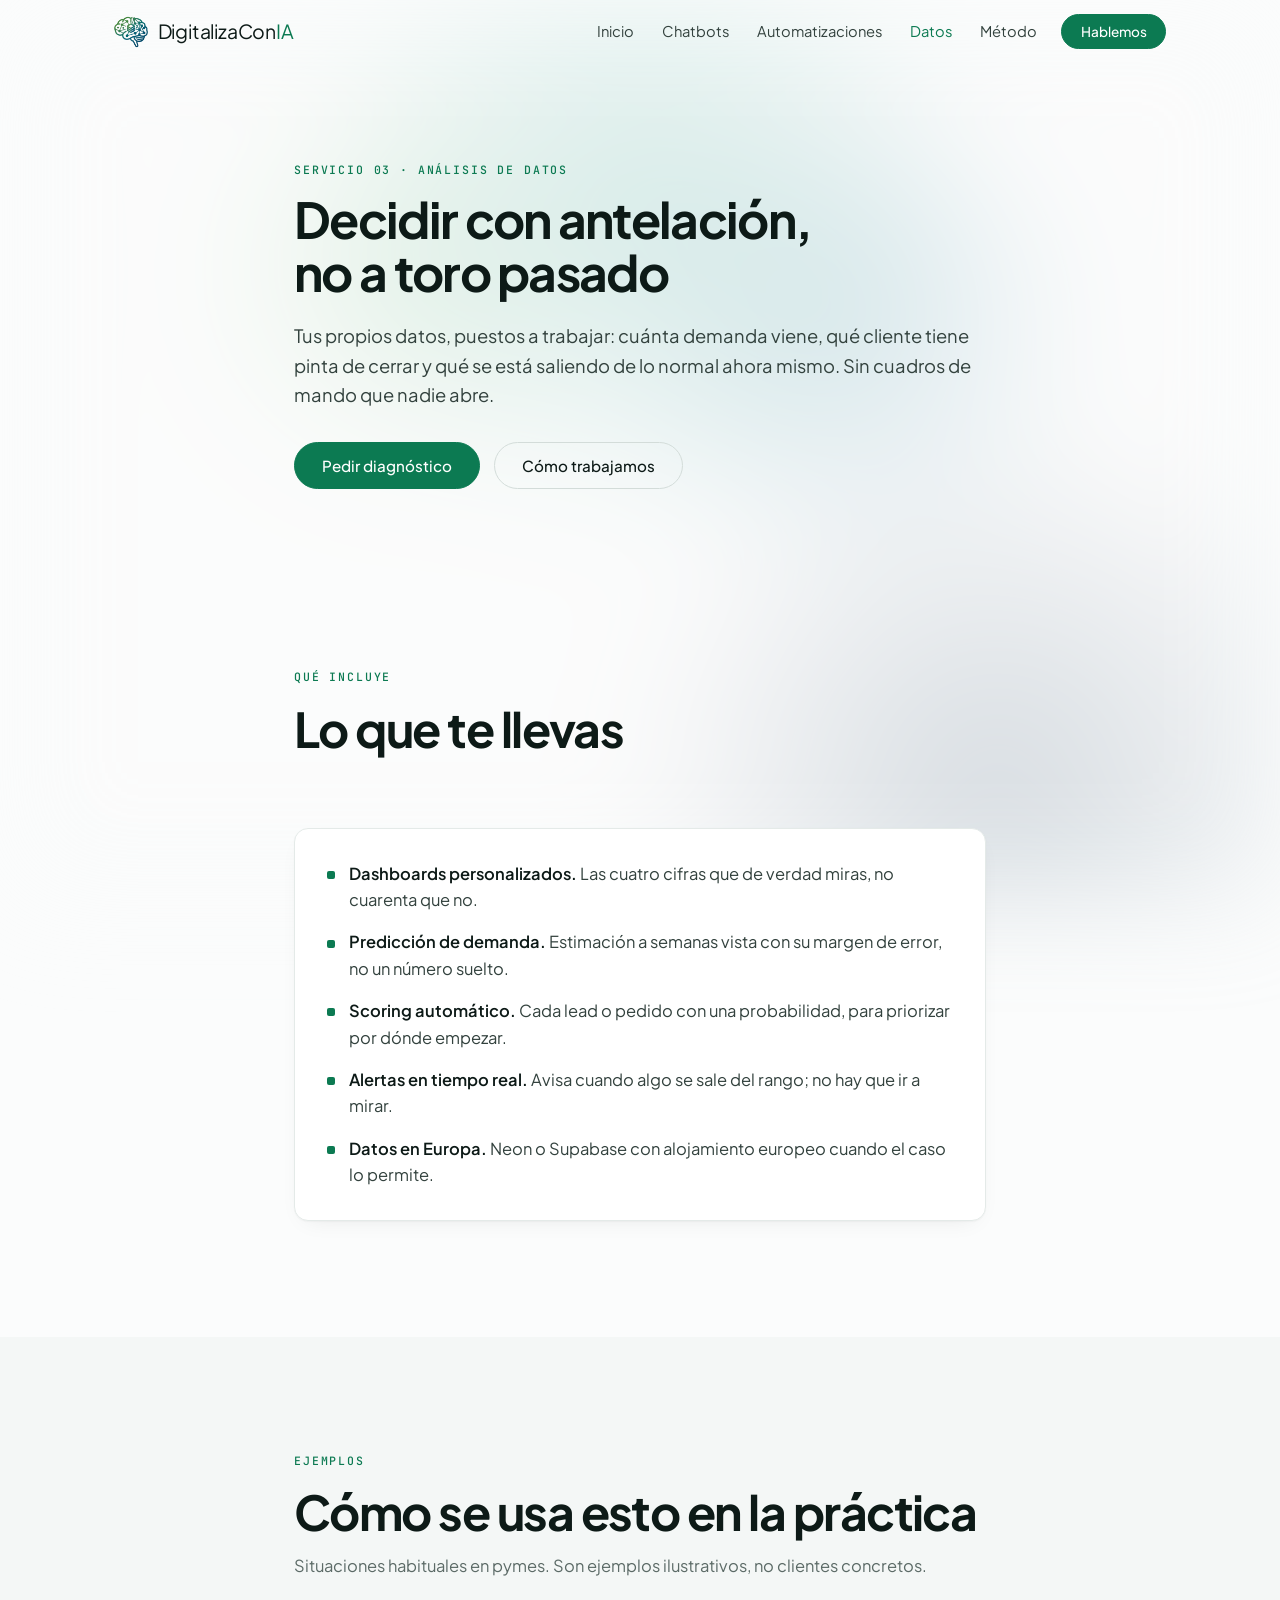
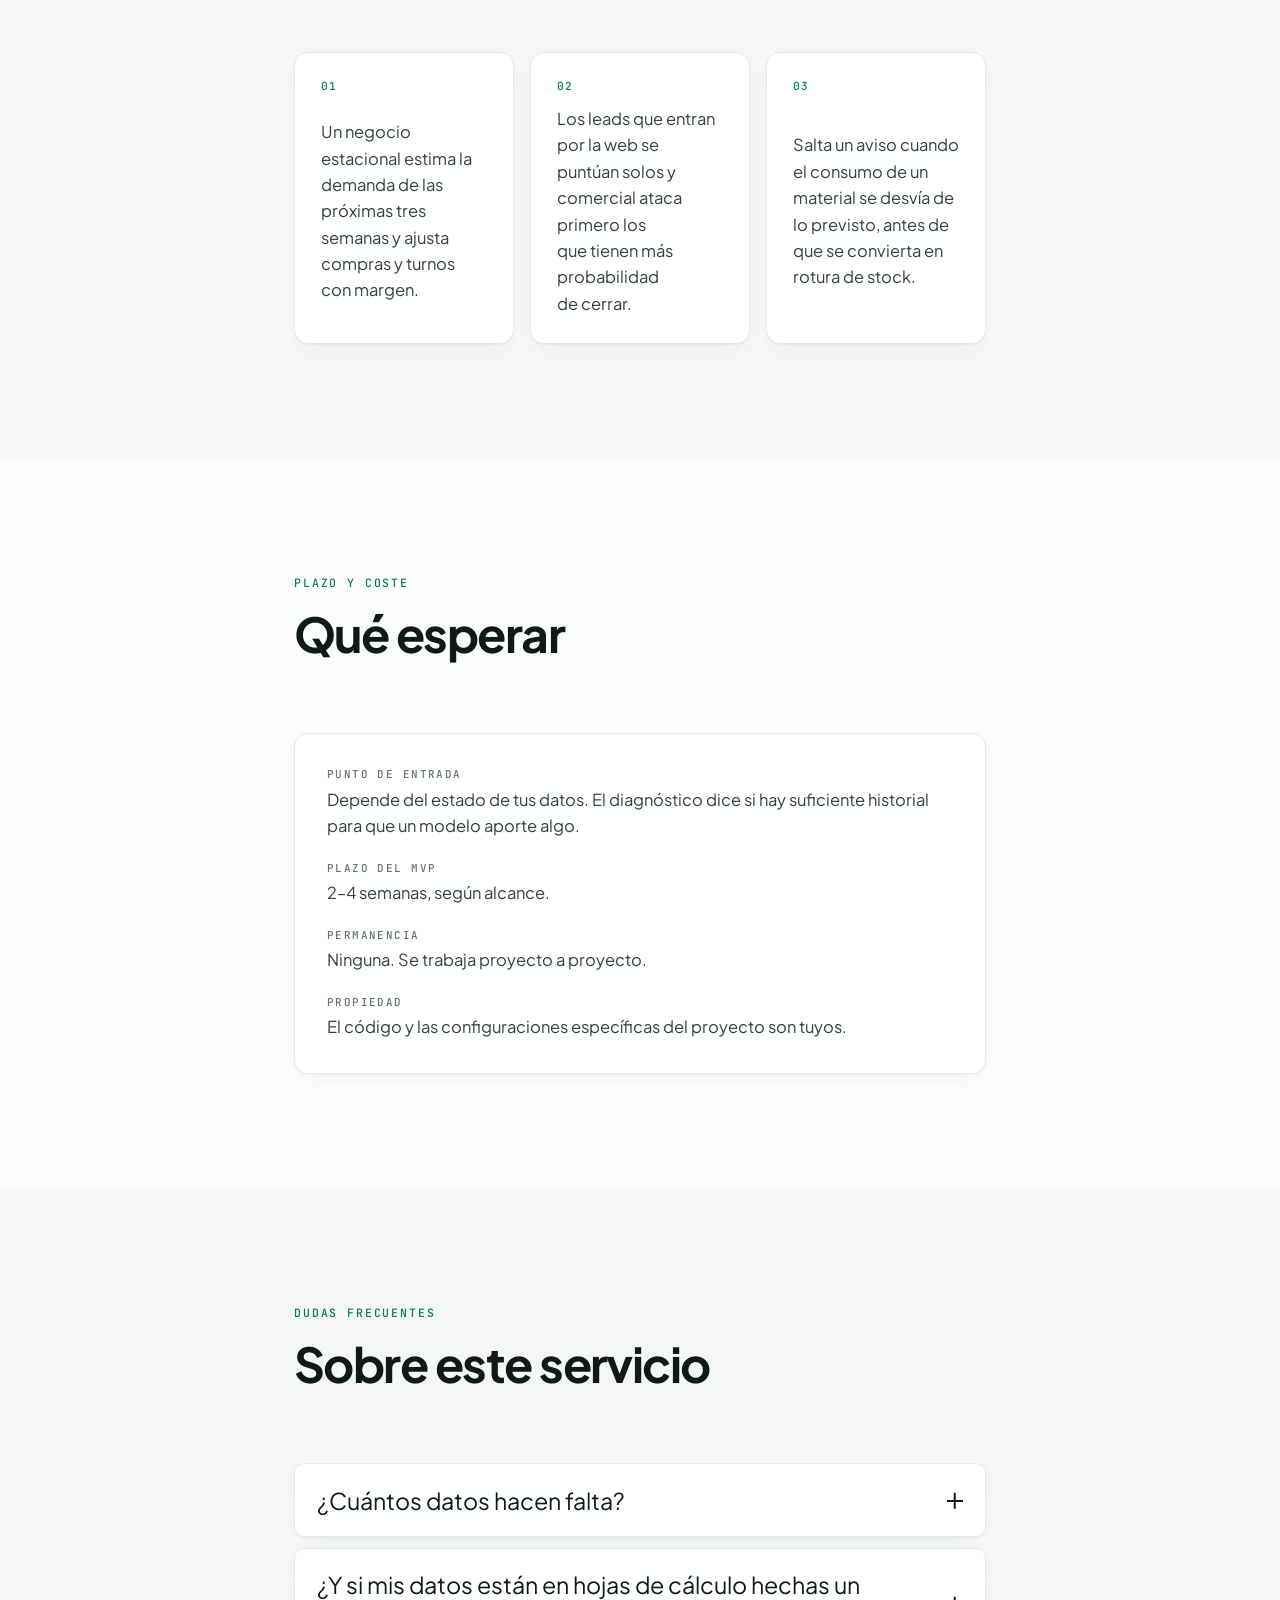
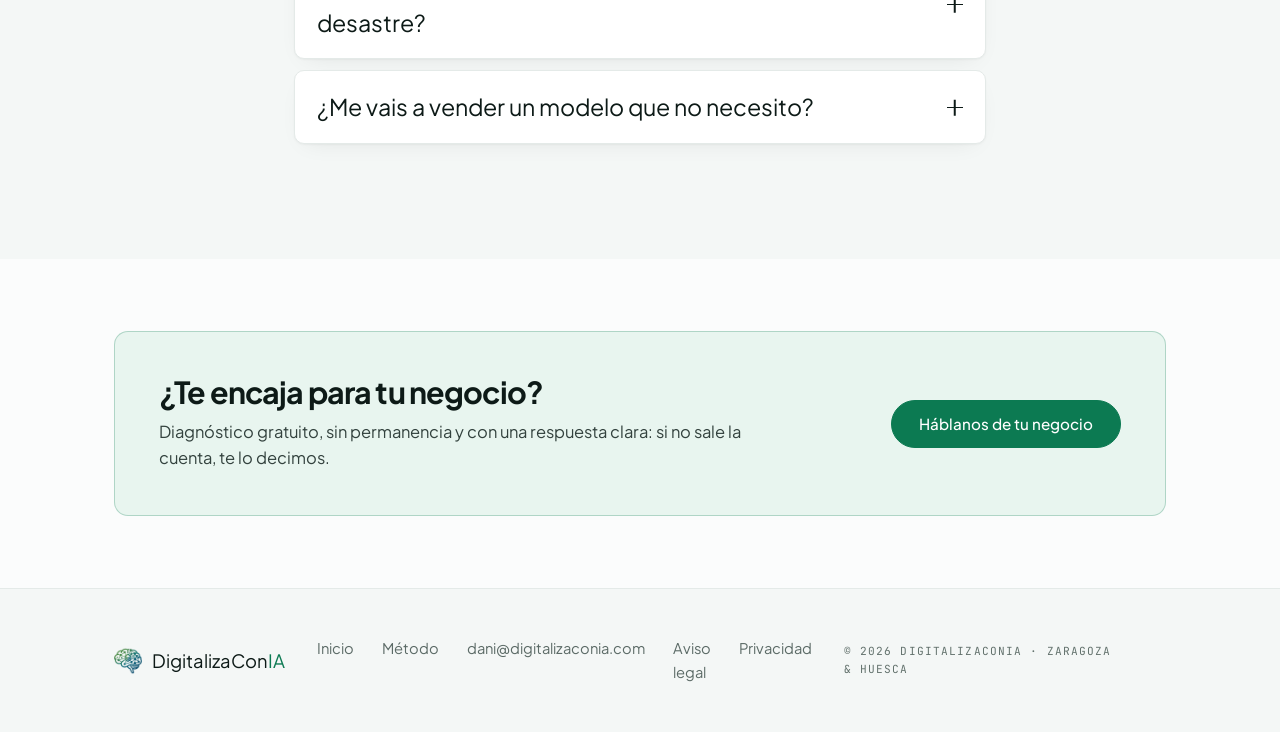
==== commit 2c88f137: "Menú: enlace de Inicio y "Automatizaciones" en plural Dos peticiones de Dani. El logo ya llevaba a l" ====
--- a/analisis-de-datos.html
+++ b/analisis-de-datos.html
@@ -45,8 +45,9 @@
     </a>
 
     <nav class="nav-links" aria-label="Principal">
+      <a href="index.html">Inicio</a>
       <a href="chatbots.html">Chatbots</a>
-      <a href="automatizacion.html">Automatización</a>
+      <a href="automatizacion.html">Automatizaciones</a>
       <a href="analisis-de-datos.html" class="is-active">Datos</a>
       <a href="metodo.html">Método</a>
     </nav>
@@ -60,8 +61,9 @@
   </div>
 
   <div class="nav-mobile" id="nav-mobile" data-nav-mobile hidden>
+    <a href="index.html">Inicio</a>
     <a href="chatbots.html">Chatbots</a>
-    <a href="automatizacion.html">Automatización</a>
+    <a href="automatizacion.html">Automatizaciones</a>
     <a href="analisis-de-datos.html">Datos</a>
     <a href="metodo.html">Método</a>
     <a href="index.html#contacto">Contacto</a>
@@ -96,47 +98,6 @@
         <li><strong>Alertas en tiempo real. </strong>Avisa cuando algo se sale del rango; no hay que ir a mirar.</li>
         <li><strong>Datos en Europa. </strong>Neon o Supabase con alojamiento europeo cuando el caso lo permite.</li>
       </ul>
-    </div>
-  </div>
-</section>
-
-<section class="section">
-  <div class="wrap wrap-narrow">
-    <header class="section-head">
-      <p class="kicker reveal">Un ejemplo</p>
-      <h2 class="section-title reveal">Qué aspecto tiene una predicción</h2>
-    </header>
-    <div class="panel reveal">
-      <figure class="forecast">
-        <svg class="fc-svg" viewBox="0 0 520 200" role="img"
-             aria-label="Gráfico de ejemplo: ocho semanas de demanda registrada y una predicción a tres semanas con su margen de error.">
-          <defs>
-            <linearGradient id="fcBar" x1="0" y1="0" x2="0" y2="1">
-              <stop offset="0%" stop-color="#12806E"/>
-              <stop offset="100%" stop-color="#0A5A78"/>
-            </linearGradient>
-          </defs>
-          <line class="fc-axis" x1="24" y1="162" x2="496" y2="162"/>
-          <g class="fc-bars">
-            <rect class="fc-bar" x="32"  y="112" width="26" height="50"  rx="3"/>
-            <rect class="fc-bar" x="76"  y="96"  width="26" height="66"  rx="3"/>
-            <rect class="fc-bar" x="120" y="104" width="26" height="58"  rx="3"/>
-            <rect class="fc-bar" x="164" y="78"  width="26" height="84"  rx="3"/>
-            <rect class="fc-bar" x="208" y="86"  width="26" height="76"  rx="3"/>
-            <rect class="fc-bar" x="252" y="62"  width="26" height="100" rx="3"/>
-            <rect class="fc-bar" x="296" y="70"  width="26" height="92"  rx="3"/>
-            <rect class="fc-bar" x="340" y="48"  width="26" height="114" rx="3"/>
-          </g>
-          <path class="fc-band" d="M 353 48 L 397 30 L 441 20 L 485 8 L 485 62 L 441 60 L 397 56 Z"/>
-          <path class="fc-line" d="M 353 48 L 397 43 L 441 38 L 485 33"/>
-          <circle class="fc-dot" cx="485" cy="33" r="4"/>
-          <text class="fc-tick" x="32"  y="180">sem. 1</text>
-          <text class="fc-tick" x="340" y="180">sem. 8</text>
-          <text class="fc-tick fc-tick-end" x="496" y="180">+3</text>
-          <text class="fc-tag" x="485" y="20">predicción</text>
-        </svg>
-        <figcaption>Ejemplo: predicción de demanda a tres semanas, con su margen de error.</figcaption>
-      </figure>
     </div>
   </div>
 </section>
--- a/styles.css
+++ b/styles.css
@@ -1176,6 +1176,14 @@
   .whys { grid-template-columns: repeat(2, 1fr); }
 }
 
+/* Con cinco enlaces el menú va justo en el tramo donde aparece.
+   Se aprieta un poco entre 960 y 1120 para que no colisione con el CTA
+   si entra una tipografía de reserva más ancha que Jakarta. */
+@media (min-width: 960px) and (max-width: 1119px) {
+  .nav-links { gap: 1.25rem; }
+  .nav-links a { font-size: .88rem; }
+}
+
 @media (min-width: 1280px) {
   .hero-title { letter-spacing: -.035em; }
   .contact-grid { gap: 6rem; }
